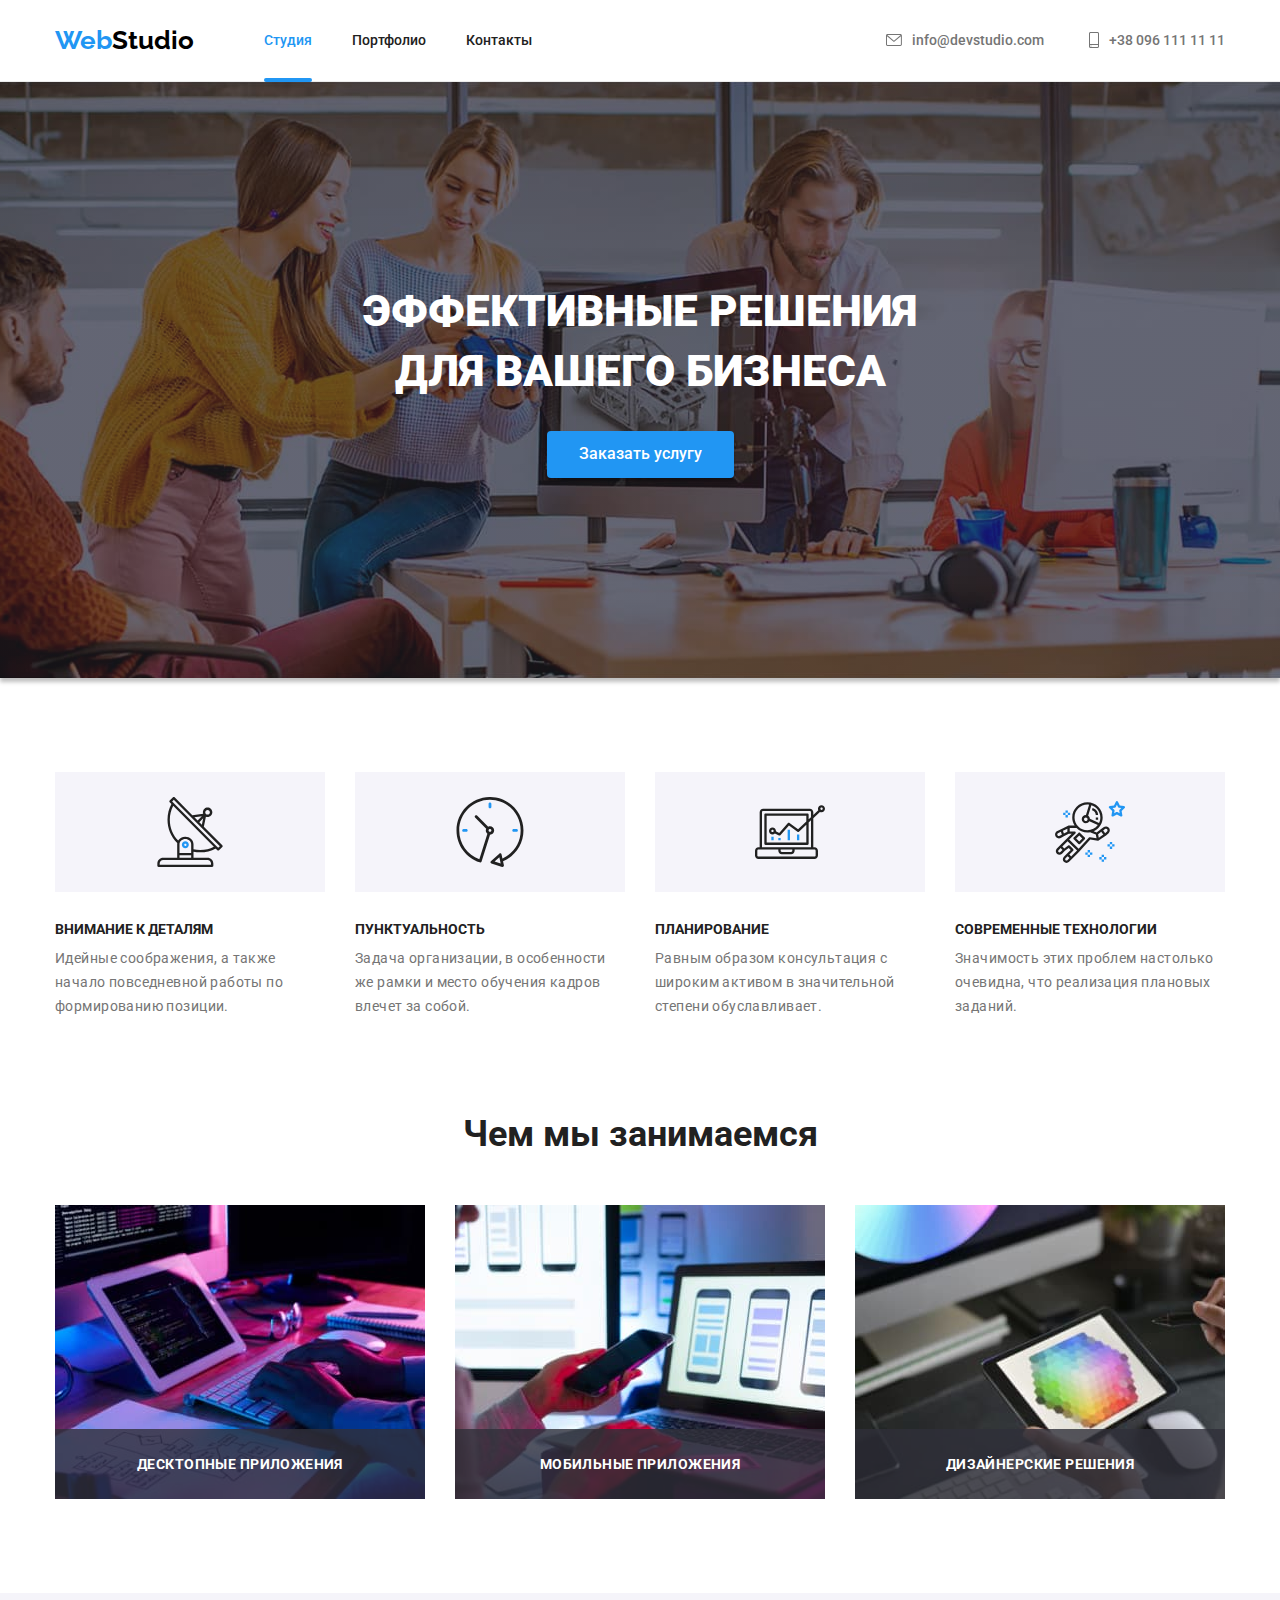
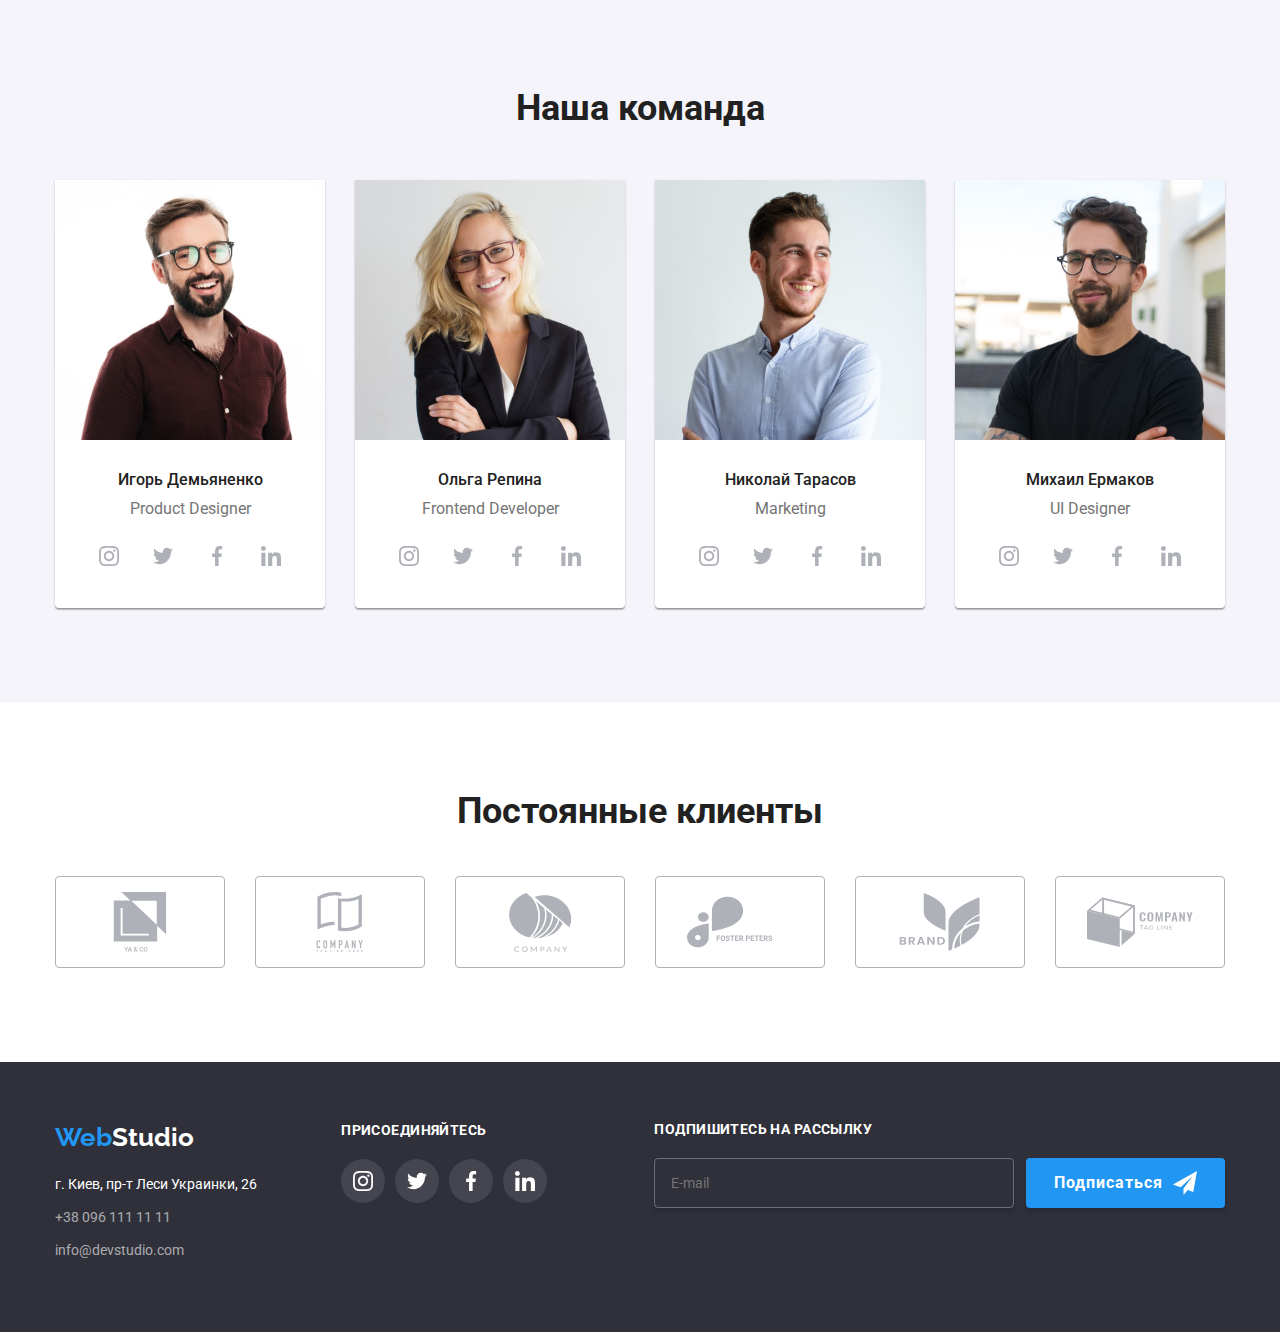
==== index.html @ 97620b04 "Add files via upload" ====
<!DOCTYPE html>
<html lang="en">
  <head>
    <meta charset="UTF-8" />
    <meta http-equiv="X-UA-Compatible" content="IE=edge" />
    <meta name="viewport" content="width=device-width, initial-scale=1.0" />

    <title>Студия</title>

    <link rel="preconnect" href="https://fonts.googleapis.com" />
    <link rel="preconnect" href="https://fonts.gstatic.com" crossorigin />
    <link
      href="https://fonts.googleapis.com/css2?family=Raleway:wght@700&family=Roboto:wght@400;500;700;900&display=swap"
      rel="stylesheet"
    />
    <link
      rel="stylesheet"
      href="https://cdnjs.cloudflare.com/ajax/libs/modern-normalize/1.1.0/modern-normalize.min.css"
    />
    <link rel="stylesheet" href="./css/style.css" />
  </head>
  <body>
    <header class="header">
      <div class="container">
        <nav class="nav">
          <a href="./index.html" class="logo"
            ><span class="logo-accent">Web</span>Studio</a
          >
          <ul class="site-nav">
            <li class="nav-unit">
              <a class="current" href="./index.html">Студия</a>
            </li>
            <li class="nav-unit"><a href="./portfolio.html">Портфолио</a></li>
            <li class="nav-unit"><a href="#">Контакты</a></li>
          </ul>
        </nav>
        <ul class="header-contacts">
          <li class="contact-unit">
            <a class="contact mail" href="mailto:info@devstudio.com">
              <svg class="contact-icon" width="16" height="12">
                <use href="images/index/icons.svg#icon-envelope"></use>
              </svg>
              info@devstudio.com</a
            >
          </li>
          <li class="contact-unit">
            <a class="contact tel" href="tel:+380961111111">
              <svg class="contact-icon" width="10" height="16">
                <use href="images/index/icons.svg#icon-smartphone"></use>
              </svg>
              +38 096 111 11 11</a
            >
          </li>
        </ul>
      </div>
    </header>

    <main>
      <section class="business-solutions section">
        <div class="container">
          <h1 class="main-header">
            Эффeктивные решения<br />для вашего бизнеса
          </h1>
          <button class="main-button button" type="button" data-modal-open>
            Заказать услугу
          </button>
        </div>
      </section>

      <section class="ocupation section">
        <div class="container">
          <h2 class="visually-hidden title">Род занятий</h2>
          <ul class="ocupation-list">
            <li class="ocupation-unit">
              <div class="ocupation-svg">
                <svg>
                  <use href="./images/index/icons.svg#icon-antenna"></use>
                </svg>
              </div>
              <h3 class="ocupation-title title">внимание к деталям</h3>
              <p class="text">
                Идейные соображения, а также начало повседневной работы по
                формированию позиции.
              </p>
            </li>
            <li class="ocupation-unit">
              <div class="ocupation-svg">
                <svg>
                  <use href="./images/index/icons.svg#icon-clock"></use>
                </svg>
              </div>
              <h3 class="ocupation-title title">пунктуальность</h3>
              <p class="text">
                Задача организации, в особенности же рамки и место обучения
                кадров влечет за собой.
              </p>
            </li>
            <li class="ocupation-unit">
              <div class="ocupation-svg">
                <svg>
                  <use href="./images/index/icons.svg#icon-diagram"></use>
                </svg>
              </div>
              <h3 class="ocupation-title title">плaнирование</h3>
              <p class="text">
                Равным образом консультация с широким активом в значительной
                степени обуславливает.
              </p>
            </li>
            <li class="ocupation-unit">
              <div class="ocupation-svg">
                <svg>
                  <use href="./images/index/icons.svg#icon-astronaut"></use>
                </svg>
              </div>
              <h3 class="ocupation-title title">современные технологии</h3>
              <p class="text">
                Значимость этих проблем настолько очевидна, что реализация
                плановых заданий.
              </p>
            </li>
          </ul>
        </div>
      </section>
      <section class="ocupation-pics section">
        <div class="container">
          <h2 class="title">Чем мы занимаемся</h2>
          <ul class="ocupation-pics-block">
            <li>
              <div class="ocupation-pics-unit">
                <img
                  src="./images/index/boxone.jpg"
                  alt="working process"
                  width="370"
                />
                <p>Десктопные приложения</p>
              </div>
            </li>
            <li>
              <div class="ocupation-pics-unit">
                <img
                  src="./images/index/boxtwo.jpg"
                  alt="working process"
                  width="370"
                />
                <p>Мобильные приложения</p>
              </div>
            </li>
            <li>
              <div class="ocupation-pics-unit">
                <img
                  src="./images/index/boxthree.jpg"
                  alt="working process"
                  width="370"
                />
                <p>Дизайнерские решения</p>
              </div>
            </li>
          </ul>
        </div>
      </section>

      <section class="team section">
        <div class="container">
          <h2 class="title">Наша команда</h2>
          <ul class="team-list">
            <li class="team-unit">
              <img src="./images/index/unitone.jpg" alt="worker" width="270" />
              <div class="content-team-box">
                <h3 class="title unit-name">Игорь Демьяненко</h3>
                <p class="position">Product Designer</p>
                <ul class="hot-links">
                  <li class="hot-links-unit">
                    <a href="" class="hot-icon-link">
                      <svg class="hot-icon">
                        <use
                          href="./images/index/icons.svg#icon-instagram"
                        ></use>
                      </svg>
                    </a>
                  </li>
                  <li class="hot-links-unit">
                    <a href="" class="hot-icon-link">
                      <svg class="hot-icon">
                        <use href="./images/index/icons.svg#icon-twitter"></use>
                      </svg>
                    </a>
                  </li>
                  <li class="hot-links-unit">
                    <a href="" class="hot-icon-link">
                      <svg class="hot-icon">
                        <use
                          href="./images/index/icons.svg#icon-facebook"
                        ></use>
                      </svg>
                    </a>
                  </li>
                  <li class="hot-links-unit">
                    <a href="" class="hot-icon-link">
                      <svg class="hot-icon">
                        <use
                          href="./images/index/icons.svg#icon-linkedin"
                        ></use>
                      </svg>
                    </a>
                  </li>
                </ul>
              </div>
            </li>
            <li class="team-unit">
              <img src="./images/index/unittwo.jpg" alt="worker" width="270" />
              <div class="content-team-box">
                <h3 class="title unit-name">Ольга Репина</h3>
                <p class="position">Frontend Developer</p>
                <ul class="hot-links">
                  <li class="hot-links-unit">
                    <a href="" class="hot-icon-link">
                      <svg class="hot-icon">
                        <use
                          href="./images/index/icons.svg#icon-instagram"
                        ></use>
                      </svg>
                    </a>
                  </li>
                  <li class="hot-links-unit">
                    <a href="" class="hot-icon-link">
                      <svg class="hot-icon">
                        <use href="./images/index/icons.svg#icon-twitter"></use>
                      </svg>
                    </a>
                  </li>
                  <li class="hot-links-unit">
                    <a href="" class="hot-icon-link">
                      <svg class="hot-icon">
                        <use
                          href="./images/index/icons.svg#icon-facebook"
                        ></use>
                      </svg>
                    </a>
                  </li>
                  <li class="hot-links-unit">
                    <a href="" class="hot-icon-link">
                      <svg class="hot-icon">
                        <use
                          href="./images/index/icons.svg#icon-linkedin"
                        ></use>
                      </svg>
                    </a>
                  </li>
                </ul>
              </div>
            </li>
            <li class="team-unit">
              <img
                src="./images/index/unitthree.jpg"
                alt="worker"
                width="270"
              />
              <div class="content-team-box">
                <h3 class="title unit-name">Николай Тарасов</h3>
                <p class="position">Marketing</p>
                <ul class="hot-links">
                  <li class="hot-links-unit">
                    <a href="" class="hot-icon-link">
                      <svg class="hot-icon">
                        <use
                          href="./images/index/icons.svg#icon-instagram"
                        ></use>
                      </svg>
                    </a>
                  </li>
                  <li class="hot-links-unit">
                    <a href="" class="hot-icon-link">
                      <svg class="hot-icon">
                        <use href="./images/index/icons.svg#icon-twitter"></use>
                      </svg>
                    </a>
                  </li>
                  <li class="hot-links-unit">
                    <a href="" class="hot-icon-link">
                      <svg class="hot-icon">
                        <use
                          href="./images/index/icons.svg#icon-facebook"
                        ></use>
                      </svg>
                    </a>
                  </li>
                  <li class="hot-links-unit">
                    <a href="" class="hot-icon-link">
                      <svg class="hot-icon">
                        <use
                          href="./images/index/icons.svg#icon-linkedin"
                        ></use>
                      </svg>
                    </a>
                  </li>
                </ul>
              </div>
            </li>
            <li class="team-unit">
              <img src="./images/index/unitfour.jpg" alt="worker" width="270" />
              <div class="content-team-box">
                <h3 class="title unit-name">Михаил Ермаков</h3>
                <p class="position">UI Designer</p>
                <ul class="hot-links">
                  <li class="hot-links-unit">
                    <a href="" class="hot-icon-link">
                      <svg class="hot-icon">
                        <use
                          href="./images/index/icons.svg#icon-instagram"
                        ></use>
                      </svg>
                    </a>
                  </li>
                  <li class="hot-links-unit">
                    <a href="" class="hot-icon-link">
                      <svg class="hot-icon">
                        <use href="./images/index/icons.svg#icon-twitter"></use>
                      </svg>
                    </a>
                  </li>
                  <li class="hot-links-unit">
                    <a href="" class="hot-icon-link">
                      <svg class="hot-icon">
                        <use
                          href="./images/index/icons.svg#icon-facebook"
                        ></use>
                      </svg>
                    </a>
                  </li>
                  <li class="hot-links-unit">
                    <a href="" class="hot-icon-link">
                      <svg class="hot-icon">
                        <use
                          href="./images/index/icons.svg#icon-linkedin"
                        ></use>
                      </svg>
                    </a>
                  </li>
                </ul>
              </div>
            </li>
          </ul>
        </div>
      </section>
      <section class="constant-clients section">
        <div class="container">
          <h2 class="constant-clients-header title">Постоянные клиенты</h2>
          <ul class="constant-clients-list">
            <li class="constant-clients-unit">
              <a href="" class="constant-clients-companies">
                <svg>
                  <use href="images/index/icons.svg#icon-group1"></use>
                </svg>
              </a>
            </li>
            <li class="constant-clients-unit">
              <a href="" class="constant-clients-companies">
                <svg>
                  <use href="images/index/icons.svg#icon-group2"></use>
                </svg>
              </a>
            </li>
            <li class="constant-clients-unit">
              <a href="" class="constant-clients-companies">
                <svg>
                  <use href="images/index/icons.svg#icon-group3"></use>
                </svg>
              </a>
            </li>
            <li class="constant-clients-unit">
              <a href="" class="constant-clients-companies">
                <svg>
                  <use href="images/index/icons.svg#icon-group4"></use>
                </svg>
              </a>
            </li>
            <li class="constant-clients-unit">
              <a href="" class="constant-clients-companies">
                <svg>
                  <use href="images/index/icons.svg#icon-group5"></use>
                </svg>
              </a>
            </li>
            <li class="constant-clients-unit">
              <a href="" class="constant-clients-companies">
                <svg>
                  <use href="images/index/icons.svg#icon-group6"></use>
                </svg>
              </a>
            </li>
          </ul>
        </div>
      </section>
    </main>

    <footer class="footer">
      <div class="container">
        <div class="left-footer">
          <a href="./index.html" class="logo"
            ><span class="logo-accent">Web</span>Studio</a
          >
          <address>
            <ul class="footer-contacts">
              <li>
                <a class="map-mark" href="#">г. Киев, пр-т Леси Украинки, 26</a>
              </li>
              <li>
                <a class="contact" href="tel:+380961111111"
                  >+38 096 111 11 11</a
                >
              </li>
              <li>
                <a class="contact" href="mailto:info@devstudio.com"
                  >info@devstudio.com</a
                >
              </li>
            </ul>
          </address>
        </div>
        <div class="footer-join">
          <span>присоединяйтесь</span>
          <ul class="hot-links">
            <li class="hot-links-unit">
              <a href="" class="hot-icon-link">
                <svg class="hot-icon">
                  <use href="./images/index/icons.svg#icon-instagram"></use>
                </svg>
              </a>
            </li>
            <li class="hot-links-unit">
              <a href="" class="hot-icon-link">
                <svg class="hot-icon">
                  <use href="./images/index/icons.svg#icon-twitter"></use>
                </svg>
              </a>
            </li>
            <li class="hot-links-unit">
              <a href="" class="hot-icon-link">
                <svg class="hot-icon">
                  <use href="./images/index/icons.svg#icon-facebook"></use>
                </svg>
              </a>
            </li>
            <li class="hot-links-unit">
              <a href="" class="hot-icon-link">
                <svg class="hot-icon">
                  <use href="./images/index/icons.svg#icon-linkedin"></use>
                </svg>
              </a>
            </li>
          </ul>
        </div>
        <div class="subscribe">
          <form class="subscribe-form">
            <h2 class="subscribe-header">Подпишитесь на рассылку</h2>
            <div class="subscribe-wrapper">
              <input type="mail" class="subscribe-input" placeholder="E-mail" />
              <button type="submit" class="subscribe-submit button">
                Подписаться
                <span class="telegramm-span">
                  <svg>
                    <use href="./images/index/icons.svg#icon-send"></use>
                  </svg>
                </span>
              </button>
            </div>
          </form>
        </div>
      </div>
    </footer>

    <div class="backdrop is-hidden" data-modal>
      <div class="modal">
        <button type="button" class="close-backdrop" data-modal-close>
          <span class="strange-span">
            <svg>
              <use href="./images/index/icons.svg#icon-close"></use>
            </svg>
          </span>
        </button>
        <form class="index-form">
          <h2 class="index-form-header title">
            Оставьте свои данные, мы вам перезвоним
          </h2>
          <label for="name">Имя</label>

          <div class="common-form">
            <input type="text" name="name" id="name" class="common-input" />
            <svg>
              <use href="./images/index/icons.svg#icon-person"></use>
            </svg>
          </div>

          <label for="tel">Телефон</label>
          <div class="common-form">
            <input type="tel" name="tel" id="tel" class="common-input" />
            <svg>
              <use href="./images/index/icons.svg#icon-phone"></use>
            </svg>
          </div>

          <label for="mail">Почта</label>
          <div class="common-form">
            <input type="email" name="mail" id="email" class="common-input" />
            <svg>
              <use href="./images/index/icons.svg#icon-email"></use>
            </svg>
          </div>

          <label for="comment">Комментарий</label>
          <textarea
            name="comment"
            id="comment"
            placeholder="Введите текст"
            class="common-input"
          ></textarea>
          <div class="index-checkbox-field">
            <label for="agreement" class="index-checkbox">
              <input
                type="checkbox"
                name="agreement"
                id="agreement"
                class="checkbox-itself"
              />
              Соглашаюсь с рассылкой и принимаю &nbsp
              <a href="" class="agreement-link"> Условия договора</a>
              <span class="agreement-check">
                <svg>
                  <use href="./images/index/icons.svg#icon-check"></use>
                </svg>
              </span>
            </label>
          </div>
          <button type="submit" class="index-form-button">Отправить</button>
        </form>
      </div>
    </div>
    <script src="./js/modal.js"></script>
  </body>
</html>
---- css/style.css ----
/*  
    #212121
    #2196F3
    #000000
    #FFFFFF
    rgba(255, 255, 255, 0,6)
    line height auto = 1.2
    line height / font size = *line height
    'Raleway'
    button font family inherit 
*/
:root {
  --primary-txt-color: #757575;
  --title-txt-color: #212121;
  --accent-txt-color: #2196f3;
  --primary-white-color: #ffffff;
  --primary-black-color: #000000;
  --footer-secondary-color: rgba(255, 255, 255, 0.6);
  --footer-tertiary-color: rgba(255, 255, 255, 0.1);
  --bg-main-color: #2f303a;
  --button-bg-color: #f5f4fa;
  --border-filter-box: #eeeeee;
  --border-bottom-for-nav: #ececec;
  --icon-main-color: #afb1b8;
}

html {
  box-sizing: border-box;
}
.container {
  width: 1200px;
  padding: 0px 15px 0px 15px;
  margin: auto;
}
.section {
  padding: 94px 0;
}

h1,
h2,
h3,
h4,
h5,
h6 {
  margin: 0px;
  padding: 0px;
}
img {
  display: block;
}
p {
  margin: 0px;
}
body {
  font-family: "Roboto", sans-serif;
  background-color: var(--primary-white-color);
  color: var(--primary-txt-color);
  font-size: 14px;
  line-height: 1.2;
}

ul {
  list-style: none;
  margin: 0px;
  padding: 0px;
}

/* header */
.logo {
  color: var(--primary-black-color);
  text-decoration: none;
  font-size: 26px;
  /* 31 / 26 ~ 1.19 */
  line-height: 1.19;
  font-family: "Raleway", sans-serif;
  font-weight: 700;
}
.logo .logo-accent {
  color: var(--accent-txt-color);
}
header {
  border-bottom: 1px solid var(--border-bottom-for-nav);
}
.header .container {
  display: flex;
  align-items: center;
}
.nav {
  display: flex;
  align-items: center;
}

.site-nav {
  display: flex;
  margin-left: 70px;
}
.nav-unit:not(:last-child) {
  margin-right: 40px;
}
.nav-unit a {
  display: inline-block;
  color: var(--title-txt-color);
  text-decoration: none;
  padding: 32px 0px;
  transition-property: color;
  transition-duration: 250ms;
  transition-timing-function: cubic-bezier(0.4, 0, 0.2, 1);
}
.nav-unit a:hover,
.nav-unit a:focus {
  color: var(--accent-txt-color);
}
header ul {
  font-weight: 500;
}
header .contact:hover,
header .contact:focus {
  color: var(--accent-txt-color);
  fill: var(--accent-txt-color);
}
header .contact {
  color: var(--primary-txt-color);
  text-decoration: none;
  fill: var(--primary-txt-color);
  transition-property: color, fill;
  transition-duration: 250ms;
  transition-timing-function: cubic-bezier(0.4, 0, 0.2, 1);
}
.mail,
.tel {
  display: flex;
  align-items: center;
}
.contact-icon {
  margin-right: 10px;
}
.nav-unit .current {
  color: var(--accent-txt-color);
  position: relative;
}
.current::after {
  content: "";
  display: block;
  position: absolute;
  bottom: -1px;
  width: 100%;
  height: 4px;
  border-radius: 2px;
  background-color: var(--accent-txt-color);
}
.header-contacts {
  display: flex;
  margin-left: auto;
}
.header-contacts .contact-unit:not(:last-child) {
  margin-right: 30px;
}
.header-contacts .contact-unit + .contact-unit {
  margin-left: 15px;
}

/* header end */

.title.hidden-title {
  color: var(--primary-white-color);
}

.title {
  color: var(--title-txt-color);
}

.business-solutions {
  background-color: var(--bg-main-color);
  background-image: linear-gradient(
      rgba(47, 48, 58, 0.4),
      rgba(47, 48, 58, 0.4)
    ),
    url(../images/index/heroimg.jpg);
  box-shadow: 0px 4px 4px rgba(0, 0, 0, 0.25);
  background-position: center;
  background-repeat: no-repeat;
  text-align: center;
}
.main-header {
  text-align: center;
  padding-bottom: 30px;
  color: var(--primary-white-color);
  line-height: 1.36;
  font-size: 44px;
  font-weight: 900;
  text-transform: uppercase;
}
.button {
  color: var(--title-txt-color);
  font-family: inherit;
  cursor: pointer;
  font-size: 16px;
  font-weight: 500;
  line-height: 1.63;
  padding: 6px 22px;
  border: none;
  border-radius: 4px;
  background-color: var(--button-bg-color);

  transition-property: background-color;
  transition-duration: 250ms;
  transition-timing-function: cubic-bezier(0.4, 0, 0.2, 1);
}

.main-button.button {
  padding: 10px 32px;
  margin-right: 0;
}

.main-button.button,
.button:hover,
.button:focus {
  color: var(--primary-white-color);
  background-color: var(--accent-txt-color);
  box-shadow: 0px 3px 1px rgba(0, 0, 0, 0.1), 0px 1px 2px rgba(0, 0, 0, 0.08),
    0px 2px 2px rgba(0, 0, 0, 0.12);
}

.business-solutions.section {
  padding: 200px 0px;
}

.text {
  font-weight: 400;
  font-size: 14px;
  line-height: 1.71;
  letter-spacing: 0.03em;
  width: 270px;
}

.ocupation-list {
  display: flex;
}
.ocupation-unit:not(:last-child) {
  margin-right: 30px;
}

.ocupation-svg {
  display: flex;
  justify-content: center;
  align-items: center;
  align-content: center;
  background-color: var(--button-bg-color);
  height: 120px;
  margin-bottom: 30px;
}
.ocupation-svg svg {
  width: 70px;
  height: 70px;
}

.ocupation-pics.section {
  padding-top: 0px;
}
.ocupation-pics-block {
  display: flex;
}
.ocupation-pics-block li:not(:last-child) {
  margin-right: 30px;
}
.ocupation-pics .title {
  font-size: 36px;
  /* line height 42 / font size 36 = ~1.17 */
  line-height: 1.17;
  text-align: center;
  margin-bottom: 50px;
}

.ocupation-title.title {
  font-size: 14px;
  line-height: 1.14;
  text-transform: uppercase;
  margin-bottom: 10px;
}
.ocupation-pics-block li {
  position: relative;
}
.ocupation-pics-unit p {
  position: absolute;
  display: flex;
  align-items: center;
  justify-content: center;
  bottom: 0;

  width: 100%;
  height: 70px;
  background-color: rgba(47, 48, 58, 0.8);
  text-align: center;

  font-weight: 700;
  letter-spacing: 0.03em;
  text-transform: uppercase;
  line-height: calc(16 / 14);

  color: var(--primary-white-color);
}
.team {
  background-color: var(--button-bg-color);
}
.team-list {
  display: flex;
}
.team-unit:not(:last-child) {
  margin-right: 30px;
}

.team .title {
  font-size: 36px;
  /* line height 42 / font size 36 = ~1.17 */
  line-height: 1.17;
  text-align: center;
}

.team h2 {
  margin-bottom: 50px;
}
.content-team-box {
  padding: 30px 0px;
}
.team-unit .title.unit-name {
  font-size: 16px;
  font-weight: 500;
  /* 19 / 16 ~1.19 */
  line-height: 1.19;
  margin-bottom: 10px;
}
.team-unit {
  text-align: center;
  border-radius: 0px 0px 4px 4px;
  box-shadow: 0px 1px 3px rgba(0, 0, 0, 0.12), 0px 1px 1px rgba(0, 0, 0, 0.14),
    0px 2px 1px rgba(0, 0, 0, 0.2);
  background-color: var(--primary-white-color);
}

.team-unit .position {
  font-size: 16px;
  line-height: 1.19;
  margin-bottom: 16px;
}
.hot-links {
  display: flex;
  justify-content: center;
}
.hot-links-unit {
  display: flex;
}
.hot-links-unit:not(:last-child) {
  margin-right: 10px;
}
.hot-links-unit a {
  width: 44px;
  height: 44px;
  background-color: var(--primary-white-color);
  fill: var(--icon-main-color);
  border-radius: 50%;
  display: flex;
  justify-content: center;
  align-items: center;

  transition-property: background-color, fill;
  transition-duration: 250ms;
  transition-timing-function: cubic-bezier(0.4, 0, 0.2, 1);
}
.hot-links-unit a:hover,
.hot-links-unit a:focus {
  background-color: var(--accent-txt-color);
  fill: var(--primary-white-color);
}
.hot-icon {
  width: 20px;
  height: 20px;
}
.constant-clients-header {
  text-align: center;
  font-size: 36px;
  font-weight: 700;
  line-height: calc(36 / 42);
  margin-bottom: 50px;
}
.constant-clients-list {
  display: flex;
}
.constant-clients-unit:not(:last-child) {
  margin-right: 30px;
}
.constant-clients-companies {
  width: 170px;
  height: 92px;
  display: flex;
  align-items: center;
  justify-content: center;
  border: 1px solid var(--icon-main-color);
  border-radius: 4px;
  fill: var(--icon-main-color);

  transition-property: background-color, fill;
  transition-duration: 250ms;
  transition-timing-function: cubic-bezier(0.4, 0, 0.2, 1);
}
.constant-clients-companies:hover,
.constant-clients-companies:focus {
  border: 1px solid var(--accent-txt-color);
  fill: var(--accent-txt-color);
}
.constant-clients-companies svg {
  width: 106px;
  height: 60px;
}
/* footer */

.footer {
  background-color: var(--bg-main-color);
  padding: 60px 0px;
}

footer .logo {
  color: var(--primary-white-color);
  display: inline-block;
  margin-bottom: 20px;
}

.footer-contacts {
  line-height: 1.71;
}
.footer-contacts li {
  margin-bottom: 9px;
}
.footer-contacts a {
  text-decoration: none;
}
address {
  font-style: normal;
}
address .map-mark {
  color: var(--primary-white-color);
  transition-property: color;
  transition-duration: 250ms;
  transition-timing-function: cubic-bezier(0.4, 0, 0.2, 1);
}
address .map-mark:hover,
address .map-mark:focus,
address .contact:hover,
address .contact:focus {
  color: var(--accent-txt-color);
}
address .contact {
  color: var(--footer-secondary-color);
  transition-property: color;
  transition-duration: 250ms;
  transition-timing-function: cubic-bezier(0.4, 0, 0.2, 1);
}

.footer-join {
  display: block;
  margin-left: 70px;
}
.footer-join span {
  font-weight: 700;
  color: var(--primary-white-color);
  text-transform: uppercase;
  display: inline-block;
  margin-bottom: 20px;
  letter-spacing: 0.03em;
}

.footer-join .hot-icon-link {
  background-color: var(--footer-tertiary-color);
  fill: var(--primary-white-color);
}

.footer .container {
  display: flex;
  justify-content: space-between;
}
.subscribe {
  margin-left: 93px;
}
.subscribe-header {
  font-size: 14px;
  font-weight: 700;
  line-height: 1.14;
  letter-spacing: 0.03em;
  text-transform: uppercase;
  color: var(--primary-white-color);
  margin-bottom: 20px;
}
.subscribe-wrapper {
  display: flex;
}
.subscribe-input {
  height: 50px;
  width: 360px;
  border: 1px solid rgba(255, 255, 255, 0.3);
  border-radius: 4px;
  background-color: rgba(255, 255, 255, 0);
  box-shadow: 0px 4px 4px rgba(0, 0, 0, 0.15);
  margin-right: 12px;
  padding-left: 16px;
  color: var(--primary-white-color);
}

.subscribe-input:focus {
  border: none;
  outline: 1px solid var(--accent-txt-color);
}

.subscribe-submit {
  display: flex;
  align-items: center;
  justify-content: center;
  padding: 10px 28px;

  background: var(--accent-txt-color);
  box-shadow: 0px 4px 4px rgba(0, 0, 0, 0.15);
  border-radius: 4px;

  font-weight: 700;
  font-size: 16px;
  line-height: 1.87;
  letter-spacing: 0.06em;

  color: var(--primary-white-color);
}
.telegramm-span {
  margin-left: 10px;
  width: 24px;
  height: 24px;
}
.telegramm-span svg {
  width: 24px;
  height: 24px;
}
/* footer end */

/* portfolio */

.filter-buttons,
.filter-list {
  display: flex;
  flex-wrap: wrap;
  justify-content: center;
}
.filter-buttons {
  margin-bottom: 50px;
}
.filter-buttons li:not(:last-child) {
  margin-right: 8px;
}
.filter-list {
  margin: -15px;
}
.list-unit {
  border: 1px solid var(--border-filter-box);
  width: 370px;
  margin: 15px;
}
.list-unit:hover {
  box-shadow: 0px 1px 1px rgba(0, 0, 0, 0.12), 0px 4px 4px rgba(0, 0, 0, 0.06),
    1px 4px 6px rgba(0, 0, 0, 0.16);
}
.list-unit-content {
  padding: 20px 24px;
}
.list-unit h2 {
  color: var(--title-txt-color);
  font-size: 18px;
  line-height: 1.71;
  margin-bottom: 4px;
}

.list-unit p {
  font-size: 16px;
  line-height: 1.6;
}
.filter-unit-active {
  position: relative;
  overflow: hidden;
}
.filter-unit-active p {
  position: absolute;

  top: 0;

  height: 100%;
  width: 100%;
  padding: 63px 24px;

  background-color: rgba(33, 150, 243, 0.9);
  color: var(--primary-white-color);

  font-size: 18px;
  line-height: 1.53;
  letter-spacing: 0.03em;

  transform: translateY(100%);
  transition: transform 250ms cubic-bezier(0.4, 0, 0.2, 1);
}

.list-unit:hover .filter-active-text {
  transform: translateY(0);
}

/* portfolio end */

.visually-hidden,
.visually-hidden.title {
  position: absolute;
  white-space: nowrap;
  width: 1px;
  height: 1px;
  overflow: hidden;
  border: 0;
  padding: 0;
  clip: rect(0 0 0 0);
  clip-path: inset(50%);
  margin: -1px;
}

.backdrop {
  position: fixed;
  top: 0;
  left: 0;
  width: 100%;
  height: 100%;
  background-color: rgba(0, 0, 0, 0.2);
  opacity: 1;

  transition: opacity 250ms cubic-bezier(0.4, 0, 0.2, 1);
}
.backdrop.is-hidden {
  opacity: 0;
  pointer-events: none;
}
.modal {
  position: absolute;
  top: 50%;
  left: 50%;
  transform: translate(-50%, -50%);

  min-height: 581px;
  min-width: 528px;
  background-color: var(--primary-white-color);

  box-shadow: 0px 1px 3px rgba(0, 0, 0, 0.12), 0px 1px 1px rgba(0, 0, 0, 0.14),
    0px 2px 1px rgba(0, 0, 0, 0.2);
  border-radius: 4px;
}

.close-backdrop {
  position: absolute;
  right: 8px;
  top: 8px;
  width: 30px;
  height: 30px;
  background-color: var(--primary-white-color);
  border: 1px solid rgba(0, 0, 0, 0.1);
  border-radius: 50%;
  fill: #000000;
  display: flex;
  justify-content: center;
  align-items: center;
  cursor: pointer;
  transition: fill  250ms cubic-bezier(0.4, 0, 0.2, 1);
}
.close-backdrop svg {
  width: 18px;
  height: 18px;
}
.close-backdrop:hover {
  fill: var(--accent-txt-color);
}

.index-form {
  display: flex;
  flex-direction: column;
  align-items: center;
  padding: 40px;
}
.index-form-header {
  font-size: 20px;
  letter-spacing: 0.03em;
  line-height: 1.15;
  margin-bottom: 12px;
}

.common-form {
  position: relative;
  display: flex;
  align-items: center;
  width: 100%;
  margin-bottom: 10px;
}
.common-form svg {
  position: absolute;
  width: 18px;
  height: 18px;
  left: 12px;

}
.common-form input {
  padding-left: 42px;
}
.common-input:focus {
  outline: 1px solid var(--accent-txt-color);
}
.common-input:focus + svg {
  fill: var(--accent-txt-color);
}
.index-form label {
  font-size: 12px;
  line-height: 1.16;
  letter-spacing: 0.01em;
  margin-bottom: 4px;
  width: 100%;
}
.index-form input {
  width: 100%;
  height: 40px;
  border: 1px solid rgba(33, 33, 33, 0.2);
  border-radius: 4px;
}

.index-checkbox-field {
  position: relative;
  margin-top: 20px;
  margin-bottom: 30px;
  display: flex;
  align-items: center;
  justify-content: center;
  margin-left: 17px;
}

.index-checkbox-field label {
  font-size: 14px;
  line-height: 1.71;
  letter-spacing: 0.03em;
}

.index-checkbox {
  display: flex;
  align-items: center;
}

.index-checkbox input {
  /* width: auto;
  height: 23px;
  margin-bottom: 4px; */

  position: absolute;
  white-space: nowrap;
  width: 1px;
  height: 1px;
  overflow: hidden;
  border: 0;
  padding: 0;
  clip: rect(0 0 0 0);
  clip-path: inset(50%);
  margin: -1px;
}

.agreement-check {
  position: absolute;
  display: flex;
  align-items: center;
  justify-content: center;
  width: 16px;
  height: 15px;
  background-color: var(--primary-white-color);
  border: 2px solid var(--primary-black-color);
  border-radius: 3px;
  left: -20px;
  top: 4px;
  line-height: 1;
}
.agreement-check svg {
  width: 16px;
  height: 15px;
}
.checkbox-itself:checked ~ .agreement-check {
  background-color: var(--accent-txt-color);
  border: none;
}

.agreement-link {
  color: var(--accent-txt-color);
}
.index-form textarea {
  border: 1px solid rgba(33, 33, 33, 0.2);
  height: 120px;
  width: 100%;
  border-radius: 4px;
  padding: 12px 16px;
  resize: none;
}
.index-form-button {
  padding: 10px 55px;
  color: var(--primary-white-color);
  background-color: var(--accent-txt-color);
  box-shadow: 0px 4px 4px rgba(0, 0, 0, 0.15);
  border-radius: 4px;
  width: 200px;
  border: 0;
  font-size: 16px;
  line-height: 1.88;
  font-weight: 700;
  cursor: pointer;
  letter-spacing: 0.06em;
}

.strange-span {
  width: 18px;
  height: 18px;
}
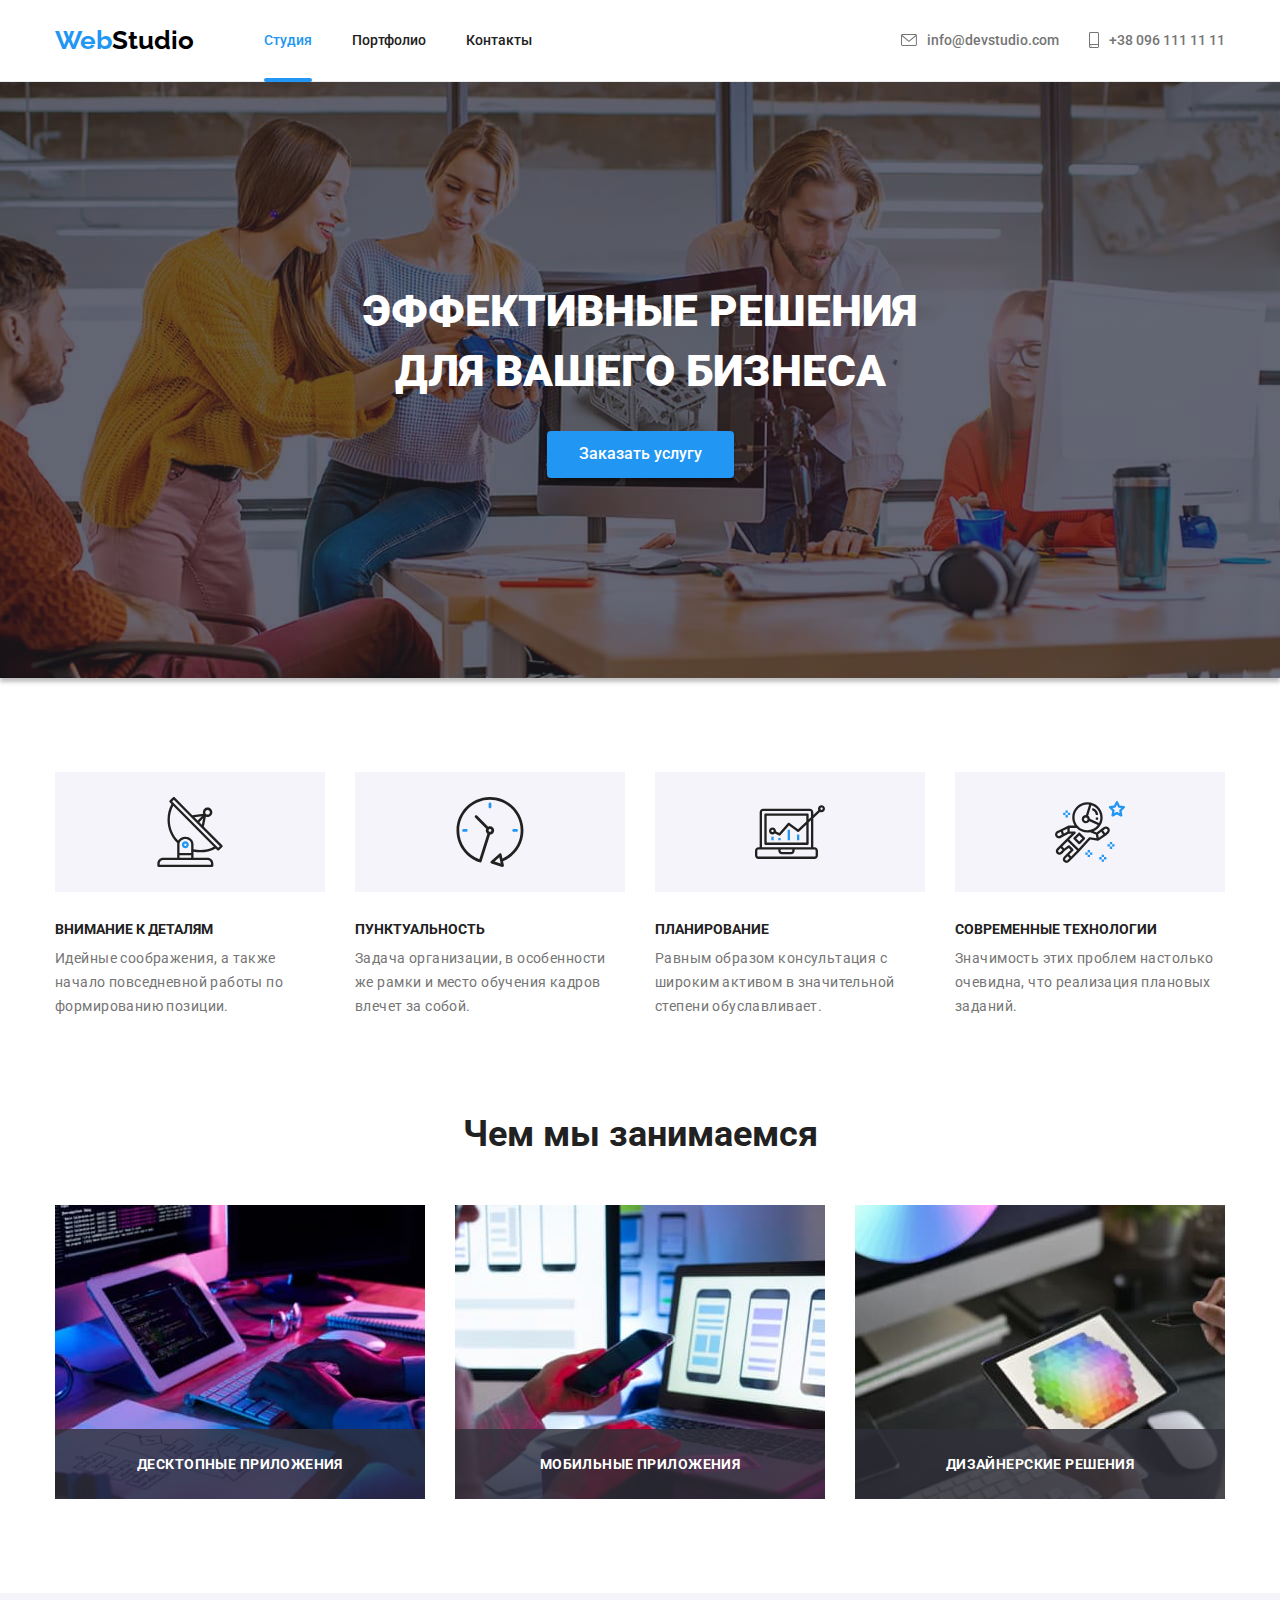
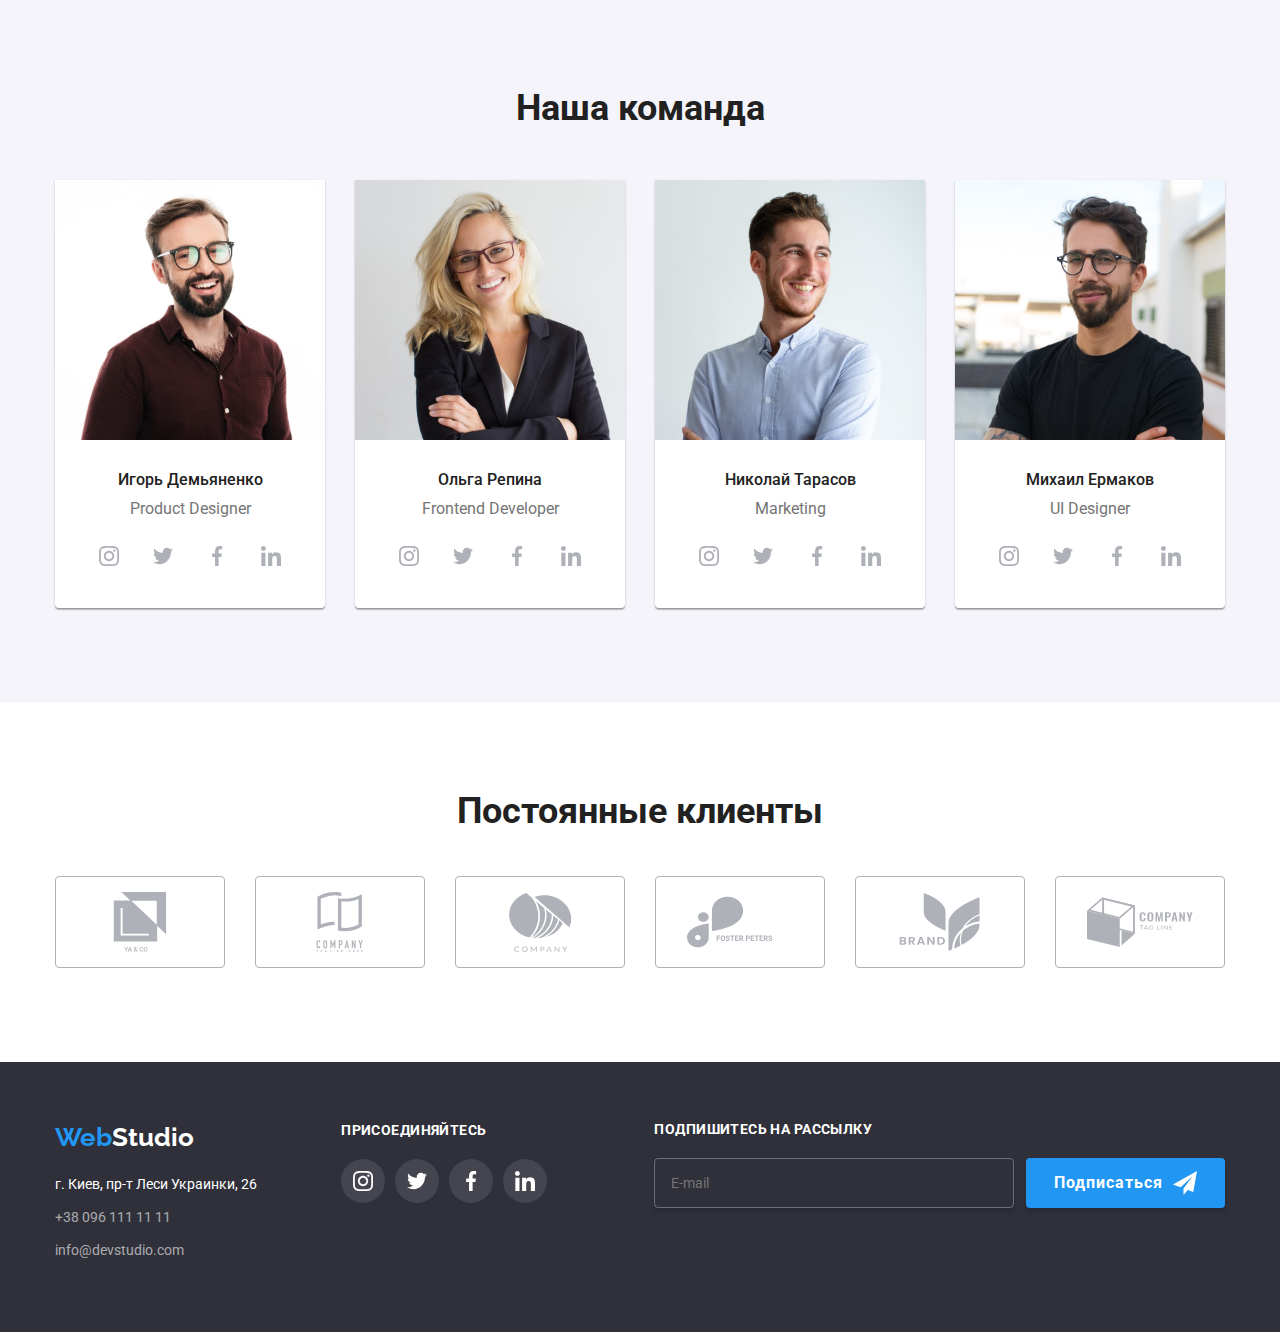
==== commit b4d4e148: "v1" ====
--- a/index.html
+++ b/index.html
@@ -13,11 +13,7 @@
       href="https://fonts.googleapis.com/css2?family=Raleway:wght@700&family=Roboto:wght@400;500;700;900&display=swap"
       rel="stylesheet"
     />
-    <link
-      rel="stylesheet"
-      href="https://cdnjs.cloudflare.com/ajax/libs/modern-normalize/1.1.0/modern-normalize.min.css"
-    />
-    <link rel="stylesheet" href="./css/style.css" />
+    <link rel="stylesheet" href="./css/main.min.css">
   </head>
   <body>
     <header class="header">
@@ -27,15 +23,17 @@
             ><span class="logo-accent">Web</span>Studio</a
           >
           <ul class="site-nav">
-            <li class="nav-unit">
+            <li class="site-nav__unit nav-unit">
               <a class="current" href="./index.html">Студия</a>
             </li>
-            <li class="nav-unit"><a href="./portfolio.html">Портфолио</a></li>
-            <li class="nav-unit"><a href="#">Контакты</a></li>
+            <li class="site-nav__unit">
+              <a href="./portfolio.html">Портфолио</a>
+            </li>
+            <li class="site-nav__unit"><a href="#">Контакты</a></li>
           </ul>
         </nav>
         <ul class="header-contacts">
-          <li class="contact-unit">
+          <li class="contact__unit">
             <a class="contact mail" href="mailto:info@devstudio.com">
               <svg class="contact-icon" width="16" height="12">
                 <use href="images/index/icons.svg#icon-envelope"></use>
@@ -43,7 +41,7 @@
               info@devstudio.com</a
             >
           </li>
-          <li class="contact-unit">
+          <li class="contact__unit">
             <a class="contact tel" href="tel:+380961111111">
               <svg class="contact-icon" width="10" height="16">
                 <use href="images/index/icons.svg#icon-smartphone"></use>
@@ -70,50 +68,50 @@
       <section class="ocupation section">
         <div class="container">
           <h2 class="visually-hidden title">Род занятий</h2>
-          <ul class="ocupation-list">
-            <li class="ocupation-unit">
-              <div class="ocupation-svg">
+          <ul class="ocupation__list">
+            <li class="ocupation__unit">
+              <div class="ocupation__svg">
                 <svg>
                   <use href="./images/index/icons.svg#icon-antenna"></use>
                 </svg>
               </div>
-              <h3 class="ocupation-title title">внимание к деталям</h3>
+              <h3 class="ocupation__title title">внимание к деталям</h3>
               <p class="text">
                 Идейные соображения, а также начало повседневной работы по
                 формированию позиции.
               </p>
             </li>
-            <li class="ocupation-unit">
-              <div class="ocupation-svg">
+            <li class="ocupation__unit">
+              <div class="ocupation__svg">
                 <svg>
                   <use href="./images/index/icons.svg#icon-clock"></use>
                 </svg>
               </div>
-              <h3 class="ocupation-title title">пунктуальность</h3>
+              <h3 class="ocupation__title title">пунктуальность</h3>
               <p class="text">
                 Задача организации, в особенности же рамки и место обучения
                 кадров влечет за собой.
               </p>
             </li>
-            <li class="ocupation-unit">
-              <div class="ocupation-svg">
+            <li class="ocupation__unit">
+              <div class="ocupation__svg">
                 <svg>
                   <use href="./images/index/icons.svg#icon-diagram"></use>
                 </svg>
               </div>
-              <h3 class="ocupation-title title">плaнирование</h3>
+              <h3 class="ocupation__title title">плaнирование</h3>
               <p class="text">
                 Равным образом консультация с широким активом в значительной
                 степени обуславливает.
               </p>
             </li>
-            <li class="ocupation-unit">
-              <div class="ocupation-svg">
+            <li class="ocupation__unit">
+              <div class="ocupation__svg">
                 <svg>
                   <use href="./images/index/icons.svg#icon-astronaut"></use>
                 </svg>
               </div>
-              <h3 class="ocupation-title title">современные технологии</h3>
+              <h3 class="ocupation__title title">современные технологии</h3>
               <p class="text">
                 Значимость этих проблем настолько очевидна, что реализация
                 плановых заданий.
@@ -125,9 +123,9 @@
       <section class="ocupation-pics section">
         <div class="container">
           <h2 class="title">Чем мы занимаемся</h2>
-          <ul class="ocupation-pics-block">
+          <ul class="ocupation-pics__block">
             <li>
-              <div class="ocupation-pics-unit">
+              <div class="ocupation-pics__unit">
                 <img
                   src="./images/index/boxone.jpg"
                   alt="working process"
@@ -137,7 +135,7 @@
               </div>
             </li>
             <li>
-              <div class="ocupation-pics-unit">
+              <div class="ocupation-pics__unit">
                 <img
                   src="./images/index/boxtwo.jpg"
                   alt="working process"
@@ -147,7 +145,7 @@
               </div>
             </li>
             <li>
-              <div class="ocupation-pics-unit">
+              <div class="ocupation-pics__unit">
                 <img
                   src="./images/index/boxthree.jpg"
                   alt="working process"
@@ -163,15 +161,15 @@
       <section class="team section">
         <div class="container">
           <h2 class="title">Наша команда</h2>
-          <ul class="team-list">
-            <li class="team-unit">
+          <ul class="team__list">
+            <li class="team__unit">
               <img src="./images/index/unitone.jpg" alt="worker" width="270" />
-              <div class="content-team-box">
+              <div class="team-box">
                 <h3 class="title unit-name">Игорь Демьяненко</h3>
                 <p class="position">Product Designer</p>
                 <ul class="hot-links">
-                  <li class="hot-links-unit">
-                    <a href="" class="hot-icon-link">
+                  <li class="hot-links__unit">
+                    <a href="" class="hot-links__icon-link">
                       <svg class="hot-icon">
                         <use
                           href="./images/index/icons.svg#icon-instagram"
@@ -179,15 +177,15 @@
                       </svg>
                     </a>
                   </li>
-                  <li class="hot-links-unit">
-                    <a href="" class="hot-icon-link">
+                  <li class="hot-links__unit">
+                    <a href="" class="hot-links__icon-link">
                       <svg class="hot-icon">
                         <use href="./images/index/icons.svg#icon-twitter"></use>
                       </svg>
                     </a>
                   </li>
-                  <li class="hot-links-unit">
-                    <a href="" class="hot-icon-link">
+                  <li class="hot-links__unit">
+                    <a href="" class="hot-links__icon-link">
                       <svg class="hot-icon">
                         <use
                           href="./images/index/icons.svg#icon-facebook"
@@ -195,8 +193,8 @@
                       </svg>
                     </a>
                   </li>
-                  <li class="hot-links-unit">
-                    <a href="" class="hot-icon-link">
+                  <li class="hot-links__unit">
+                    <a href="" class="hot-links__icon-link">
                       <svg class="hot-icon">
                         <use
                           href="./images/index/icons.svg#icon-linkedin"
@@ -207,14 +205,14 @@
                 </ul>
               </div>
             </li>
-            <li class="team-unit">
+            <li class="team__unit">
               <img src="./images/index/unittwo.jpg" alt="worker" width="270" />
-              <div class="content-team-box">
+              <div class="team-box">
                 <h3 class="title unit-name">Ольга Репина</h3>
                 <p class="position">Frontend Developer</p>
                 <ul class="hot-links">
-                  <li class="hot-links-unit">
-                    <a href="" class="hot-icon-link">
+                  <li class="hot-links__unit">
+                    <a href="" class="hot-links__icon-link">
                       <svg class="hot-icon">
                         <use
                           href="./images/index/icons.svg#icon-instagram"
@@ -222,15 +220,15 @@
                       </svg>
                     </a>
                   </li>
-                  <li class="hot-links-unit">
-                    <a href="" class="hot-icon-link">
+                  <li class="hot-links__unit">
+                    <a href="" class="hot-links__icon-link">
                       <svg class="hot-icon">
                         <use href="./images/index/icons.svg#icon-twitter"></use>
                       </svg>
                     </a>
                   </li>
-                  <li class="hot-links-unit">
-                    <a href="" class="hot-icon-link">
+                  <li class="hot-links__unit">
+                    <a href="" class="hot-links__icon-link">
                       <svg class="hot-icon">
                         <use
                           href="./images/index/icons.svg#icon-facebook"
@@ -238,8 +236,8 @@
                       </svg>
                     </a>
                   </li>
-                  <li class="hot-links-unit">
-                    <a href="" class="hot-icon-link">
+                  <li class="hot-links__unit">
+                    <a href="" class="hot-links__icon-link">
                       <svg class="hot-icon">
                         <use
                           href="./images/index/icons.svg#icon-linkedin"
@@ -250,18 +248,18 @@
                 </ul>
               </div>
             </li>
-            <li class="team-unit">
+            <li class="team__unit">
               <img
                 src="./images/index/unitthree.jpg"
                 alt="worker"
                 width="270"
               />
-              <div class="content-team-box">
+              <div class="team-box">
                 <h3 class="title unit-name">Николай Тарасов</h3>
                 <p class="position">Marketing</p>
                 <ul class="hot-links">
-                  <li class="hot-links-unit">
-                    <a href="" class="hot-icon-link">
+                  <li class="hot-links__unit">
+                    <a href="" class="hot-links__icon-link">
                       <svg class="hot-icon">
                         <use
                           href="./images/index/icons.svg#icon-instagram"
@@ -269,15 +267,15 @@
                       </svg>
                     </a>
                   </li>
-                  <li class="hot-links-unit">
-                    <a href="" class="hot-icon-link">
+                  <li class="hot-links__unit">
+                    <a href="" class="hot-links__icon-link">
                       <svg class="hot-icon">
                         <use href="./images/index/icons.svg#icon-twitter"></use>
                       </svg>
                     </a>
                   </li>
-                  <li class="hot-links-unit">
-                    <a href="" class="hot-icon-link">
+                  <li class="hot-links__unit">
+                    <a href="" class="hot-links__icon-link">
                       <svg class="hot-icon">
                         <use
                           href="./images/index/icons.svg#icon-facebook"
@@ -285,8 +283,8 @@
                       </svg>
                     </a>
                   </li>
-                  <li class="hot-links-unit">
-                    <a href="" class="hot-icon-link">
+                  <li class="hot-links__unit">
+                    <a href="" class="hot-links__icon-link">
                       <svg class="hot-icon">
                         <use
                           href="./images/index/icons.svg#icon-linkedin"
@@ -297,14 +295,14 @@
                 </ul>
               </div>
             </li>
-            <li class="team-unit">
+            <li class="team__unit">
               <img src="./images/index/unitfour.jpg" alt="worker" width="270" />
-              <div class="content-team-box">
+              <div class="team-box">
                 <h3 class="title unit-name">Михаил Ермаков</h3>
                 <p class="position">UI Designer</p>
                 <ul class="hot-links">
-                  <li class="hot-links-unit">
-                    <a href="" class="hot-icon-link">
+                  <li class="hot-links__unit">
+                    <a href="" class="hot-links__icon-link">
                       <svg class="hot-icon">
                         <use
                           href="./images/index/icons.svg#icon-instagram"
@@ -312,15 +310,15 @@
                       </svg>
                     </a>
                   </li>
-                  <li class="hot-links-unit">
-                    <a href="" class="hot-icon-link">
+                  <li class="hot-links__unit">
+                    <a href="" class="hot-links__icon-link">
                       <svg class="hot-icon">
                         <use href="./images/index/icons.svg#icon-twitter"></use>
                       </svg>
                     </a>
                   </li>
-                  <li class="hot-links-unit">
-                    <a href="" class="hot-icon-link">
+                  <li class="hot-links__unit">
+                    <a href="" class="hot-links__icon-link">
                       <svg class="hot-icon">
                         <use
                           href="./images/index/icons.svg#icon-facebook"
@@ -328,8 +326,8 @@
                       </svg>
                     </a>
                   </li>
-                  <li class="hot-links-unit">
-                    <a href="" class="hot-icon-link">
+                  <li class="hot-links__unit">
+                    <a href="" class="hot-links__icon-link">
                       <svg class="hot-icon">
                         <use
                           href="./images/index/icons.svg#icon-linkedin"
@@ -345,45 +343,45 @@
       </section>
       <section class="constant-clients section">
         <div class="container">
-          <h2 class="constant-clients-header title">Постоянные клиенты</h2>
-          <ul class="constant-clients-list">
-            <li class="constant-clients-unit">
-              <a href="" class="constant-clients-companies">
+          <h2 class="constant-clients__header title">Постоянные клиенты</h2>
+          <ul class="constant-clients__list">
+            <li class="constant-clients__unit">
+              <a href="" class="constant-clients__companies">
                 <svg>
                   <use href="images/index/icons.svg#icon-group1"></use>
                 </svg>
               </a>
             </li>
-            <li class="constant-clients-unit">
-              <a href="" class="constant-clients-companies">
+            <li class="constant-clients__unit">
+              <a href="" class="constant-clients__companies">
                 <svg>
                   <use href="images/index/icons.svg#icon-group2"></use>
                 </svg>
               </a>
             </li>
-            <li class="constant-clients-unit">
-              <a href="" class="constant-clients-companies">
+            <li class="constant-clients__unit">
+              <a href="" class="constant-clients__companies">
                 <svg>
                   <use href="images/index/icons.svg#icon-group3"></use>
                 </svg>
               </a>
             </li>
-            <li class="constant-clients-unit">
-              <a href="" class="constant-clients-companies">
+            <li class="constant-clients__unit">
+              <a href="" class="constant-clients__companies">
                 <svg>
                   <use href="images/index/icons.svg#icon-group4"></use>
                 </svg>
               </a>
             </li>
-            <li class="constant-clients-unit">
-              <a href="" class="constant-clients-companies">
+            <li class="constant-clients__unit">
+              <a href="" class="constant-clients__companies">
                 <svg>
                   <use href="images/index/icons.svg#icon-group5"></use>
                 </svg>
               </a>
             </li>
-            <li class="constant-clients-unit">
-              <a href="" class="constant-clients-companies">
+            <li class="constant-clients__unit">
+              <a href="" class="constant-clients__companies">
                 <svg>
                   <use href="images/index/icons.svg#icon-group6"></use>
                 </svg>
@@ -401,7 +399,7 @@
             ><span class="logo-accent">Web</span>Studio</a
           >
           <address>
-            <ul class="footer-contacts">
+            <ul class="footer__contacts">
               <li>
                 <a class="map-mark" href="#">г. Киев, пр-т Леси Украинки, 26</a>
               </li>
@@ -418,32 +416,32 @@
             </ul>
           </address>
         </div>
-        <div class="footer-join">
+        <div class="footer__join">
           <span>присоединяйтесь</span>
           <ul class="hot-links">
-            <li class="hot-links-unit">
-              <a href="" class="hot-icon-link">
+            <li class="hot-links__unit">
+              <a href="" class="hot-links__icon-link">
                 <svg class="hot-icon">
                   <use href="./images/index/icons.svg#icon-instagram"></use>
                 </svg>
               </a>
             </li>
-            <li class="hot-links-unit">
-              <a href="" class="hot-icon-link">
+            <li class="hot-links__unit">
+              <a href="" class="hot-links__icon-link">
                 <svg class="hot-icon">
                   <use href="./images/index/icons.svg#icon-twitter"></use>
                 </svg>
               </a>
             </li>
-            <li class="hot-links-unit">
-              <a href="" class="hot-icon-link">
+            <li class="hot-links__unit">
+              <a href="" class="hot-links__icon-link">
                 <svg class="hot-icon">
                   <use href="./images/index/icons.svg#icon-facebook"></use>
                 </svg>
               </a>
             </li>
-            <li class="hot-links-unit">
-              <a href="" class="hot-icon-link">
+            <li class="hot-links__unit">
+              <a href="" class="hot-links__icon-link">
                 <svg class="hot-icon">
                   <use href="./images/index/icons.svg#icon-linkedin"></use>
                 </svg>
@@ -452,11 +450,15 @@
           </ul>
         </div>
         <div class="subscribe">
-          <form class="subscribe-form">
-            <h2 class="subscribe-header">Подпишитесь на рассылку</h2>
-            <div class="subscribe-wrapper">
-              <input type="mail" class="subscribe-input" placeholder="E-mail" />
-              <button type="submit" class="subscribe-submit button">
+          <form class="subscribe__form">
+            <h2 class="subscribe__header">Подпишитесь на рассылку</h2>
+            <div class="subscribe__wrapper">
+              <input
+                type="mail"
+                class="subscribe__input"
+                placeholder="E-mail"
+              />
+              <button type="submit" class="subscribe__submit button">
                 Подписаться
                 <span class="telegramm-span">
                   <svg>
@@ -480,7 +482,7 @@
           </span>
         </button>
         <form class="index-form">
-          <h2 class="index-form-header title">
+          <h2 class="index-form__header title">
             Оставьте свои данные, мы вам перезвоним
           </h2>
           <label for="name">Имя</label>
--- a/css/main.min.css
+++ b/css/main.min.css
@@ -0,0 +1,7 @@
+/*! modern-normalize v1.1.0 | MIT License | https://github.com/sindresorhus/modern-normalize */*,::before,::after{box-sizing:border-box}html{line-height:1.15;-webkit-text-size-adjust:100%;-moz-tab-size:4;tab-size:4}body{margin:0;font-family:system-ui,-apple-system,"Segoe UI",Roboto,Helvetica,Arial,sans-serif,"Apple Color Emoji","Segoe UI Emoji"}hr{height:0;color:inherit}abbr[title]{text-decoration:underline dotted}b,strong{font-weight:bolder}code,kbd,samp,pre{font-family:ui-monospace,+ SFMono-Regular,+ Consolas,+ 'Liberation Mono',+ Menlo,+ monospace;font-size:1em}small{font-size:80%}sub,sup{font-size:75%;line-height:0;position:relative;vertical-align:baseline}sub{bottom:-0.25em}sup{top:-0.5em}table{text-indent:0;border-color:inherit}button,input,optgroup,select,textarea{font-family:inherit;font-size:100%;line-height:1.15;margin:0}button,select{text-transform:none}button,[type='button'],[type='reset'],[type='submit']{-webkit-appearance:button}::-moz-focus-inner{border-style:none;padding:0}:-moz-focusring{outline:1px dotted ButtonText}:-moz-ui-invalid{box-shadow:none}legend{padding:0}progress{vertical-align:baseline}::-webkit-inner-spin-button,::-webkit-outer-spin-button{height:auto}[type='search']{-webkit-appearance:textfield;outline-offset:-2px}::-webkit-search-decoration{-webkit-appearance:none}::-webkit-file-upload-button{-webkit-appearance:button;font:inherit}summary{display:list-item}html{box-sizing:border-box}.container{width:1200px;padding:0px 15px 0px 15px;margin:auto}.section{padding:94px 0}h1,h2,h3,h4,h5,h6{margin:0px;padding:0px}img{display:block}p{margin:0px}body{font-family:"Roboto", sans-serif;background-color:var(--primary-white-color);color:var(--primary-txt-color);font-size:14px;line-height:1.2}ul{list-style:none;margin:0px;padding:0px}:root{--primary-txt-color: #757575;--title-txt-color: #212121;--accent-txt-color: #2196f3;--primary-white-color: #ffffff;--primary-black-color: #000000;--footer-secondary-color: rgba(255, 255, 255, 0.6);--footer-tertiary-color: rgba(255, 255, 255, 0.1);--bg-main-color: #2f303a;--button-bg-color: #f5f4fa;--border-filter-box: #eeeeee;--border-bottom-for-nav: #ececec;--icon-main-color: #afb1b8}.text{font-weight:400;font-size:14px;line-height:1.71;letter-spacing:0.03em;width:270px}.button{color:var(--title-txt-color);font-family:inherit;cursor:pointer;font-size:16px;font-weight:500;line-height:1.63;padding:6px 22px;border:none;border-radius:4px;background-color:var(--button-bg-color);transition-property:background-color;transition-duration:250ms;transition-timing-function:cubic-bezier(0.4, 0, 0.2, 1)}.title{color:var(--title-txt-color)}.visually-hidden,.visually-hidden.title{position:absolute;white-space:nowrap;width:1px;height:1px;overflow:hidden;border:0;padding:0;clip:rect(0 0 0 0);clip-path:inset(50%);margin:-1px}.logo{color:var(--primary-black-color);text-decoration:none;font-size:26px;line-height:1.19;font-family:"Raleway", sans-serif;font-weight:700}.logo .logo-accent{color:var(--accent-txt-color)}header{border-bottom:1px solid var(--border-bottom-for-nav)}header .container{display:flex;align-items:center}.nav{display:flex;align-items:center}.site-nav{display:flex;margin-left:70px}.site-nav__unit:not(:last-child){margin-right:40px}.site-nav__unit a{display:inline-block;color:var(--title-txt-color);text-decoration:none;padding:32px 0px;transition-property:color;transition-duration:250ms;transition-timing-function:cubic-bezier(0.4, 0, 0.2, 1)}.site-nav__unit a:hover,.site-nav__unit a:focus{color:var(--accent-txt-color)}.site-nav__unit .current{color:var(--accent-txt-color);position:relative}header ul{font-weight:500}header .contact:hover,header .contact:focus{color:var(--accent-txt-color);fill:var(--accent-txt-color)}header .contact{color:var(--primary-txt-color);text-decoration:none;fill:var(--primary-txt-color);transition-property:color, fill;transition-duration:250ms;transition-timing-function:cubic-bezier(0.4, 0, 0.2, 1)}.mail,.tel{display:flex;align-items:center}.contact-icon{margin-right:10px}.current::after{content:"";display:block;position:absolute;bottom:-1px;width:100%;height:4px;border-radius:2px;background-color:var(--accent-txt-color)}.header-contacts{display:flex;margin-left:auto}.header-contacts .contact__unit:not(:last-child){margin-right:30px}.header-contacts .contact__unit+.contact-unit{margin-left:15px}.title.hidden-title{color:var(--primary-white-color)}.business-solutions{background-color:var(--bg-main-color);background-image:linear-gradient(rgba(47,48,58,0.4), rgba(47,48,58,0.4)),url(../images/index/heroimg.jpg);box-shadow:0px 4px 4px rgba(0,0,0,0.25);background-position:center;background-repeat:no-repeat;text-align:center}.business-solutions.section{padding:200px 0px}.main-header{text-align:center;padding-bottom:30px;color:var(--primary-white-color);line-height:1.36;font-size:44px;font-weight:900;text-transform:uppercase}.main-button.button{padding:10px 32px;margin-right:0}.main-button.button,.button:hover,.button:focus{color:var(--primary-white-color);background-color:var(--accent-txt-color);box-shadow:0px 3px 1px rgba(0,0,0,0.1),0px 1px 2px rgba(0,0,0,0.08),0px 2px 2px rgba(0,0,0,0.12)}.ocupation__list{display:flex}.ocupation__unit:not(:last-child){margin-right:30px}.ocupation__svg{display:flex;justify-content:center;align-items:center;align-content:center;background-color:var(--button-bg-color);height:120px;margin-bottom:30px}.ocupation__svg svg{width:70px;height:70px}.ocupation-pics.section{padding-top:0px}.ocupation-pics .title{font-size:36px;line-height:1.17;text-align:center;margin-bottom:50px}.ocupation-pics__block{display:flex}.ocupation-pics__block li:not(:last-child){margin-right:30px}.ocupation-pics__block li{position:relative}.ocupation__title.title{font-size:14px;line-height:1.14;text-transform:uppercase;margin-bottom:10px}.ocupation-pics__unit p{position:absolute;display:flex;align-items:center;justify-content:center;bottom:0;width:100%;height:70px;background-color:rgba(47,48,58,0.8);text-align:center;font-weight:700;letter-spacing:0.03em;text-transform:uppercase;line-height:calc(16 / 14);color:var(--primary-white-color)}.team{background-color:var(--button-bg-color)}.team .title{font-size:36px;line-height:1.17;text-align:center}.team h2{margin-bottom:50px}.team__list{display:flex}.team-box{padding:30px 0px}.team__unit{text-align:center;border-radius:0px 0px 4px 4px;box-shadow:0px 1px 3px rgba(0,0,0,0.12),0px 1px 1px rgba(0,0,0,0.14),0px 2px 1px rgba(0,0,0,0.2);background-color:var(--primary-white-color)}.team__unit .title.unit-name{font-size:16px;font-weight:500;line-height:1.19;margin-bottom:10px}.team__unit .position{font-size:16px;line-height:1.19;margin-bottom:16px}.team__unit:not(:last-child){margin-right:30px}.hot-links{display:flex;justify-content:center}.hot-links__unit{display:flex}.hot-links__unit:not(:last-child){margin-right:10px}.hot-links__unit a{width:44px;height:44px;background-color:var(--primary-white-color);fill:var(--icon-main-color);border-radius:50%;display:flex;justify-content:center;align-items:center;transition-property:background-color, fill;transition-duration:250ms;transition-timing-function:cubic-bezier(0.4, 0, 0.2, 1)}.hot-links__unit a:hover,.hot-links__unit a:focus{background-color:var(--accent-txt-color);fill:var(--primary-white-color)}.hot-icon{width:20px;height:20px}.constant-clients__header{text-align:center;font-size:36px;font-weight:700;line-height:calc(36 / 42);margin-bottom:50px}.constant-clients__list{display:flex}.constant-clients__unit:not(:last-child){margin-right:30px}.constant-clients__companies{width:170px;height:92px;display:flex;align-items:center;justify-content:center;border:1px solid var(--icon-main-color);border-radius:4px;fill:var(--icon-main-color);transition-property:background-color, fill;transition-duration:250ms;transition-timing-function:cubic-bezier(0.4, 0, 0.2, 1)}.constant-clients__companies:hover,.constant-clients__companies:focus{border:1px solid var(--accent-txt-color);fill:var(--accent-txt-color)}.constant-clients__companies svg{width:106px;height:60px}.filter__buttons,.filter__list{display:flex;flex-wrap:wrap;justify-content:center}.filter__buttons{margin-bottom:50px}.filter__buttons li:not(:last-child){margin-right:8px}.filter__list{margin:-15px}.list-unit{border:1px solid var(--border-filter-box);width:370px;margin:15px}.list-unit:hover{box-shadow:0px 1px 1px rgba(0,0,0,0.12),0px 4px 4px rgba(0,0,0,0.06),1px 4px 6px rgba(0,0,0,0.16)}.list-unit h2{color:var(--title-txt-color);font-size:18px;line-height:1.71;margin-bottom:4px}.list-unit p{font-size:16px;line-height:1.6}.list-unit:hover .filter__active-text{transform:translateY(0)}.list-unit__content{padding:20px 24px}.filter__unit-active{position:relative;overflow:hidden}.filter__unit-active p{position:absolute;top:0;height:100%;width:100%;padding:63px 24px;background-color:rgba(33,150,243,0.9);color:var(--primary-white-color);font-size:18px;line-height:1.53;letter-spacing:0.03em;transform:translateY(100%);transition:transform 250ms cubic-bezier(0.4, 0, 0.2, 1)}.footer{background-color:var(--bg-main-color);padding:60px 0px}.footer .logo{color:var(--primary-white-color);display:inline-block;margin-bottom:20px}.footer .container{display:flex;justify-content:space-between}.footer__contacts{line-height:1.71}.footer__contacts li{margin-bottom:9px}.footer__contacts a{text-decoration:none}address{font-style:normal}address .map-mark{color:var(--primary-white-color);transition-property:color;transition-duration:250ms;transition-timing-function:cubic-bezier(0.4, 0, 0.2, 1)}address .map-mark:hover,address .map-mark:focus,address .contact:hover,address .contact:focus{color:var(--accent-txt-color)}address .contact{color:var(--footer-secondary-color);transition-property:color;transition-duration:250ms;transition-timing-function:cubic-bezier(0.4, 0, 0.2, 1)}.footer__join{display:block;margin-left:70px}.footer__join span{font-weight:700;color:var(--primary-white-color);text-transform:uppercase;display:inline-block;margin-bottom:20px;letter-spacing:0.03em}.footer__join .hot-links__icon-link{background-color:var(--footer-tertiary-color);fill:var(--primary-white-color)}.subscribe{margin-left:93px}.subscribe__header{font-size:14px;font-weight:700;line-height:1.14;letter-spacing:0.03em;text-transform:uppercase;color:var(--primary-white-color);margin-bottom:20px}.subscribe__wrapper{display:flex}.subscribe__input{height:50px;width:360px;border:1px solid rgba(255,255,255,0.3);border-radius:4px;background-color:rgba(255,255,255,0);box-shadow:0px 4px 4px rgba(0,0,0,0.15);margin-right:12px;padding-left:16px;color:var(--primary-white-color)}.subscribe__input:focus{border:none;outline:1px solid var(--accent-txt-color)}.subscribe__submit{display:flex;align-items:center;justify-content:center;padding:10px 28px;background:var(--accent-txt-color);box-shadow:0px 4px 4px rgba(0,0,0,0.15);border-radius:4px;font-weight:700;font-size:16px;line-height:1.87;letter-spacing:0.06em;color:var(--primary-white-color)}.telegramm-span{margin-left:10px;width:24px;height:24px}.telegramm-span svg{width:24px;height:24px}.backdrop{position:fixed;top:0;left:0;width:100%;height:100%;background-color:rgba(0,0,0,0.2);opacity:1;transition:opacity 250ms cubic-bezier(0.4, 0, 0.2, 1)}.backdrop.is-hidden{opacity:0;pointer-events:none}.modal{position:absolute;top:50%;left:50%;transform:translate(-50%, -50%);min-height:581px;min-width:528px;background-color:var(--primary-white-color);box-shadow:0px 1px 3px rgba(0,0,0,0.12),0px 1px 1px rgba(0,0,0,0.14),0px 2px 1px rgba(0,0,0,0.2);border-radius:4px}.close-backdrop{position:absolute;right:8px;top:8px;width:30px;height:30px;background-color:var(--primary-white-color);border:1px solid rgba(0,0,0,0.1);border-radius:50%;fill:#000000;display:flex;justify-content:center;align-items:center;cursor:pointer;transition:fill 250ms cubic-bezier(0.4, 0, 0.2, 1)}.close-backdrop svg{width:18px;height:18px}.close-backdrop:hover{fill:var(--accent-txt-color)}.index-form{display:flex;flex-direction:column;align-items:center;padding:40px}.index-form label{font-size:12px;line-height:1.16;letter-spacing:0.01em;margin-bottom:4px;width:100%}.index-form input{width:100%;height:40px;border:1px solid rgba(33,33,33,0.2);border-radius:4px}.index-form textarea{border:1px solid rgba(33,33,33,0.2);height:120px;width:100%;border-radius:4px;padding:12px 16px;resize:none}.index-form__header{font-size:20px;letter-spacing:0.03em;line-height:1.15;margin-bottom:12px}.common-form{position:relative;display:flex;align-items:center;width:100%;margin-bottom:10px}.common-form svg{position:absolute;width:18px;height:18px;left:12px}.common-form input{padding-left:42px}.common-input:focus{outline:1px solid var(--accent-txt-color)}.common-input:focus+svg{fill:var(--accent-txt-color)}.index-checkbox-field{position:relative;margin-top:20px;margin-bottom:30px;display:flex;align-items:center;justify-content:center;margin-left:17px}.index-checkbox-field label{font-size:14px;line-height:1.71;letter-spacing:0.03em}.index-checkbox{display:flex;align-items:center}.index-checkbox input{position:absolute;white-space:nowrap;width:1px;height:1px;overflow:hidden;border:0;padding:0;clip:rect(0 0 0 0);clip-path:inset(50%);margin:-1px}.agreement-check{position:absolute;display:flex;align-items:center;justify-content:center;width:16px;height:15px;background-color:var(--primary-white-color);border:2px solid var(--primary-black-color);border-radius:3px;left:-20px;top:4px;line-height:1}.agreement-check svg{width:16px;height:15px}.checkbox-itself:checked ~ .agreement-check{background-color:var(--accent-txt-color);border:none}.agreement-link{color:var(--accent-txt-color)}.index-form-button{padding:10px 55px;color:var(--primary-white-color);background-color:var(--accent-txt-color);box-shadow:0px 4px 4px rgba(0,0,0,0.15);border-radius:4px;width:200px;border:0;font-size:16px;line-height:1.88;font-weight:700;cursor:pointer;letter-spacing:0.06em}.strange-span{width:18px;height:18px}
+/*# sourceMappingURL=main.min.css.map */